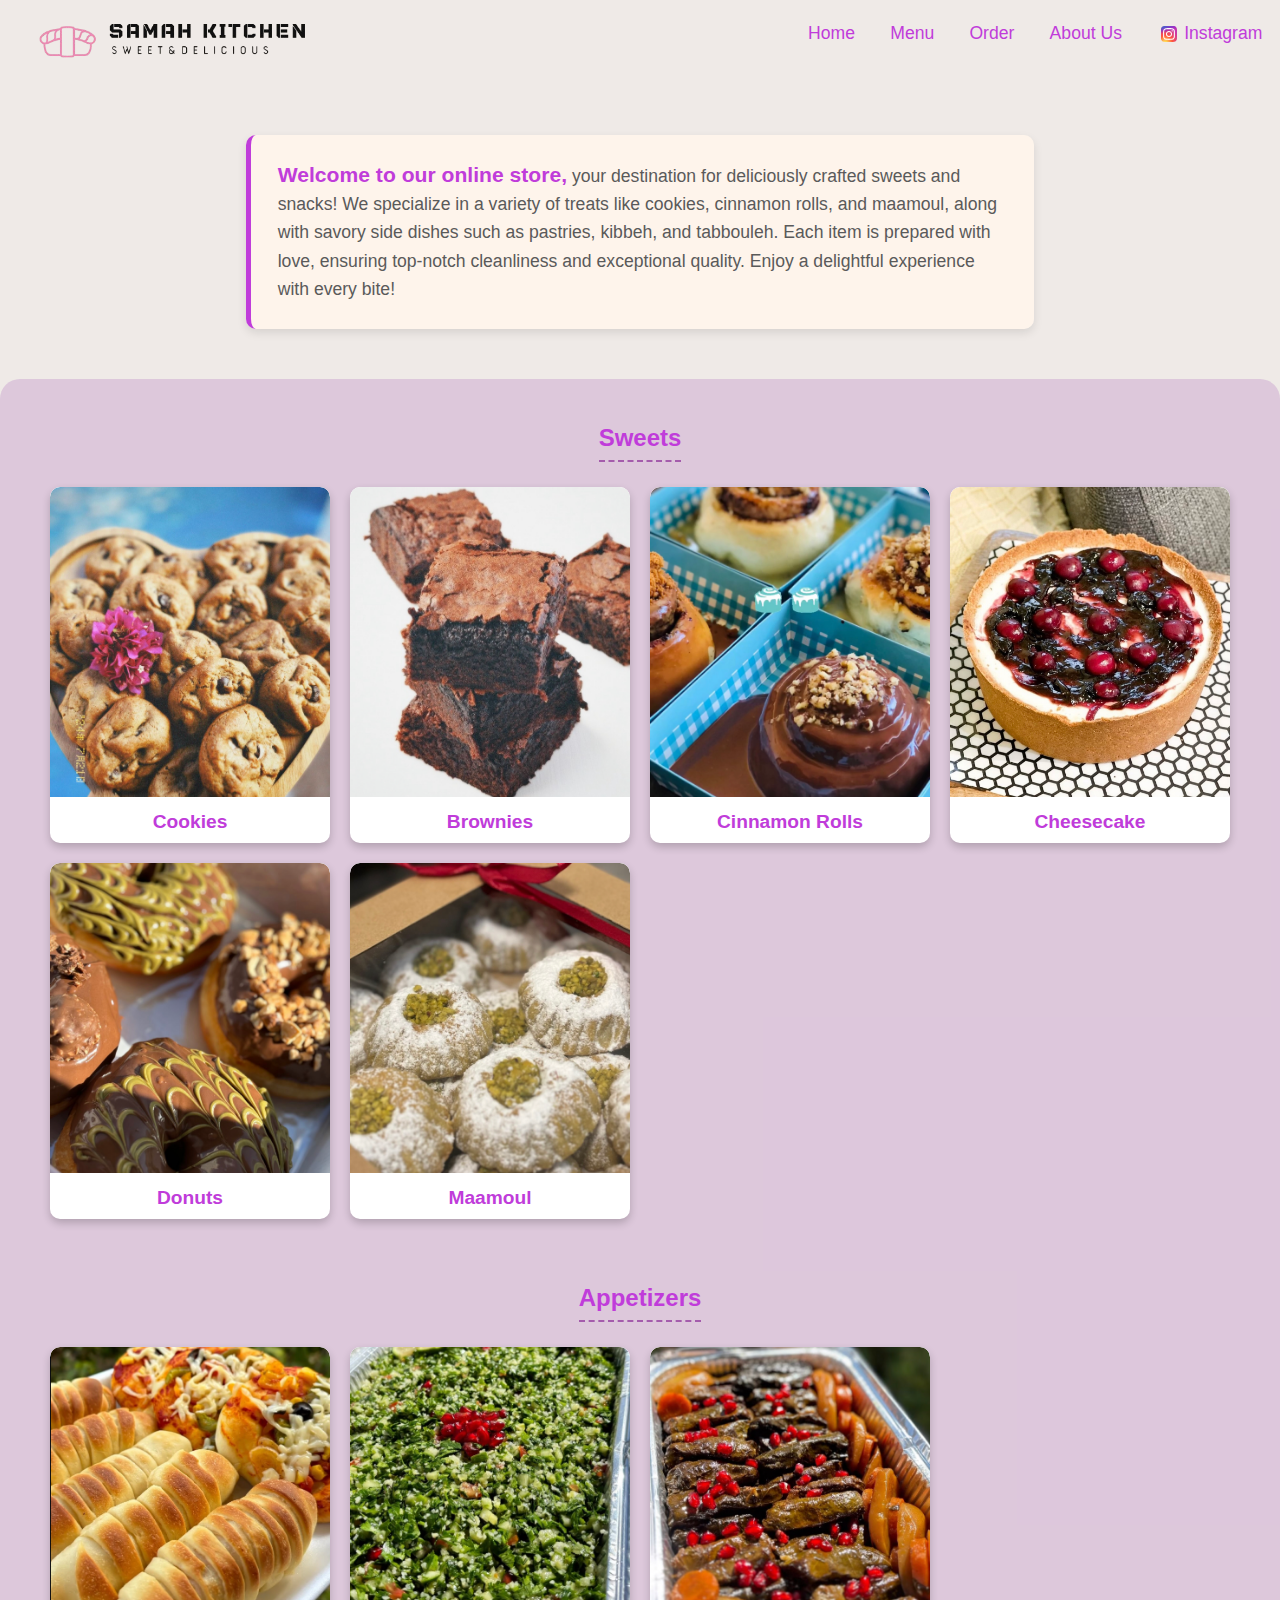
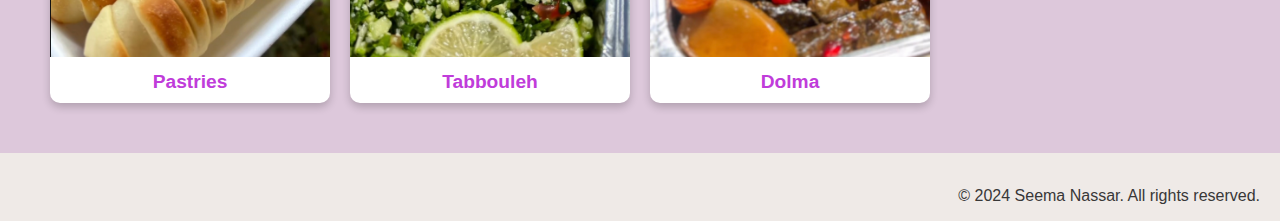
==== index.html @ f59a0f3a "Designed and implemented responsive home page" ====
<!DOCTYPE html>
<html lang="en">
<head>
    <meta charset="UTF-8">
    <meta name="viewport" content="width=device-width, initial-scale=1.0">
    <title>Samah Kitchen</title>
    <link rel="stylesheet" href="styles/style.css">
</head>
<body>
    <header>
        <!-- header nav  -->
        <nav>
            <a href="#">
                <img src="assets/samah-logo.png" alt="Logo" class="logo_img">
            </a>
            <!-- Unicode character for a "hamburger" icon (☰) -->
            <button class="hamburger" aria-label="Toggle navigation">
                &#9776;  
            </button>
            <div class="nav_menu">
                <ul>
                    <li class="nav_menu_link"><a href="#">Home</a></li>
                    <li class="nav_menu_link"><a href="#menu">Menu</a></li>
                    <li class="nav_menu_link"><a href="Order">Order</a></li>
                    <li class="nav_menu_link"><a href="#about_us">About Us</a></li>
                    <li class="nav_menu_link">
                        <a href="https://www.instagram.com/samah_kitcheen/profilecard/?igsh=YmVqcnRwYTlncjZz" target="_blank">
                            <img src="assets/Instagram-Logo.wine.svg" alt="Instagram">
                            Instagram
                        </a>
                    </li>
                </ul>
            </div>
        </nav>
    </header>
    <main>
        <!-- paragraph about us -->
        <div class="home_content">
            <p id="about_us">
               <span>Welcome to our online store,</span>  your destination for deliciously crafted sweets and snacks!
                 We specialize in a variety of treats like cookies, cinnamon rolls, and maamoul, 
                 along with savory side dishes such as pastries, kibbeh, and tabbouleh. 
                 Each item is prepared with love, ensuring top-notch cleanliness and exceptional quality.
                  Enjoy a delightful experience with every bite!
            </p>
        </div>
        <!-- menu for our dishes contain 2 sections :Sweets , Appetizers-->
        <div class="menu_content" id="menu">
            <h2>Sweets</h2>
            <section>
                <!-- card is dish with img, name , detailes and add to cart-->
                <div class="card">
                    <img src="assets/cookies.jpg" alt="Cookies">
                    <div class="card_name">Cookies</div>
                    <div class="card_details">
                        <p>Deliciously baked cookies with a variety of flavors.</p>
                        <button class="choose_topping_btn">Choose Filling</button>
                        <!-- use  checkbox buttons-->
                        <div class="toppings" style="display: none;">
                            <label><input type="checkbox" name="topping-cookies" value="trendDubai" checked>
                                Trend Dubai
                            </label>
                            <label><input type="checkbox" name="topping-cookies" value="lotus">
                                Lotus
                            </label>
                            <label><input type="checkbox" name="topping-cookies" value="chocolate">
                                Chocolate
                            </label>
                            <label><input type="checkbox" name="topping-cookies" value="kinder">
                                Kinder
                            </label>
                            <label><input type="checkbox" name="topping-cookies" value="redVelvet">
                                Red Velvet
                            </label>
                        </div>
                        <div class="price_cart">
                            <span>₪5.00</span>
                            <!-- svg for add to cart  -->
                            <button class="cart_button">
                                <svg xmlns="http://www.w3.org/2000/svg" width="24" height="24" viewBox="0 0 24 24" fill="none" stroke="currentColor" stroke-width="2" stroke-linecap="round" stroke-linejoin="round">
                                    <circle cx="9" cy="21" r="1"></circle>
                                    <circle cx="20" cy="21" r="1"></circle>
                                    <path d="M1 1h4l2.68 13.39a1 1 0 0 0 1 0.81h9.72a1 1 0 0 0 1-.81L23 6H6"></path>
                                </svg>
                            </button>
                        </div>
                    </div>
                </div>

                <div class="card">
                    <img src="assets/brownies.jpg" alt="Brownies">
                    <div class="card_name">Brownies</div>
                    <div class="card_details">
                        <p>Rich and fudgy brownies made with premium chocolate.</p>
                        <button class="choose_topping_btn">Choose Topping</button>
                        <div class="toppings" style="display: none;">
                            <label><input type="checkbox" name="topping-brownies" value="pistachio"> Pistachio</label>
                            <label><input type="checkbox" name="topping-brownies" value="chocolate"> Chocolate</label>
                            <label><input type="checkbox" name="topping-brownies" value="lotus"> Lotus</label>
                        </div>
                        <div class="price_cart">
                            <span>₪5.00</span>
                            <button class="cart_button">
                                <svg xmlns="http://www.w3.org/2000/svg" width="24" height="24" viewBox="0 0 24 24" fill="none" stroke="currentColor" stroke-width="2" stroke-linecap="round" stroke-linejoin="round">
                                    <circle cx="9" cy="21" r="1"></circle>
                                    <circle cx="20" cy="21" r="1"></circle>
                                    <path d="M1 1h4l2.68 13.39a1 1 0 0 0 1 0.81h9.72a1 1 0 0 0 1-.81L23 6H6"></path>
                                </svg>
                            </button>
                        </div>
                    </div>
                </div>

                <div class="card">
                    <img src="assets/cinnamon.jpg" alt="Cinnamon Rolls">
                    <div class="card_name">Cinnamon Rolls</div>
                    <div class="card_details">
                        <p>Soft and fluffy cinnamon rolls with a sweet glaze.</p>
                        <button class="choose_topping_btn">Choose Topping</button>
                        <div class="toppings" style="display: none;">
                            <label><input type="checkbox" name="topping-cinnamon" value="pistachio"> Pistachio</label>
                            <label><input type="checkbox" name="topping-cinnamon" value="chocolate"> Chocolate</label>
                            <label><input type="checkbox" name="topping-cinnamon" value="lotus"> Lotus</label>
                        </div>   
                        <div class="price_cart">
                            <span>₪5.00</span>
                            <button class="cart_button">
                                <svg xmlns="http://www.w3.org/2000/svg" width="24" height="24" viewBox="0 0 24 24" fill="none" stroke="currentColor" stroke-width="2" stroke-linecap="round" stroke-linejoin="round">
                                    <circle cx="9" cy="21" r="1"></circle>
                                    <circle cx="20" cy="21" r="1"></circle>
                                    <path d="M1 1h4l2.68 13.39a1 1 0 0 0 1 0.81h9.72a1 1 0 0 0 1-.81L23 6H6"></path>
                                </svg>
                            </button>
                        </div>             
                    </div>
                </div>
                
                <div class="card">
                    <img src="assets/cheesecake.jpg" alt="Cheesecake">
                    <div class="card_name">Cheesecake</div>
                    <div class="card_details">
                        <p>Creamy cheesecake with a graham cracker crust and various toppings.</p>
                        <button class="choose_topping_btn">Choose Topping</button>
                        <div class="toppings" style="display: none;">
                            <label><input type="checkbox" name="topping-cheesecake" value="pistachio"> Pistachio</label>
                            <label><input type="checkbox" name="topping-cheesecake" value="chocolate"> Chocolate</label>
                            <label><input type="checkbox" name="topping-cheesecake" value="lotus"> Lotus</label>
                            <label><input type="checkbox" name="topping-cheesecake" value="blueberry"> Blueberry</label>
                            <label><input type="checkbox" name="topping-cheesecake" value="strawberry"> Strawberry</label>
                        </div>  
                        <div class="price_cart">
                            <span>₪5.00</span>
                            <button class="cart_button">
                                <svg xmlns="http://www.w3.org/2000/svg" width="24" height="24" viewBox="0 0 24 24" fill="none" stroke="currentColor" stroke-width="2" stroke-linecap="round" stroke-linejoin="round">
                                    <circle cx="9" cy="21" r="1"></circle>
                                    <circle cx="20" cy="21" r="1"></circle>
                                    <path d="M1 1h4l2.68 13.39a1 1 0 0 0 1 0.81h9.72a1 1 0 0 0 1-.81L23 6H6"></path>
                                </svg>
                            </button>
                        </div>          
                    </div>
    
                </div>

                <div class="card">
                    <img src="assets/donuts.jpg" alt="Donuts">
                    <div class="card_name">Donuts</div>
                    <div class="card_details">
                        <p>Soft and fluffy donuts with various toppings.</p>
                        <button class="choose_topping_btn">Choose Topping</button>
                        <div class="toppings" style="display: none;">
                            <label><input type="checkbox" name="topping-donuts" value="pistachio"> Pistachio</label>
                            <label><input type="checkbox" name="topping-donuts" value="chocolate"> Chocolate</label>
                            <label><input type="checkbox" name="topping-donuts" value="lotus"> Lotus</label>
                        </div>  
                        <div class="price_cart">
                            <span>₪5.00</span>
                            <button class="cart_button">
                                <svg xmlns="http://www.w3.org/2000/svg" width="24" height="24" viewBox="0 0 24 24" fill="none" stroke="currentColor" stroke-width="2" stroke-linecap="round" stroke-linejoin="round">
                                    <circle cx="9" cy="21" r="1"></circle>
                                    <circle cx="20" cy="21" r="1"></circle>
                                    <path d="M1 1h4l2.68 13.39a1 1 0 0 0 1 0.81h9.72a1 1 0 0 0 1-.81L23 6H6"></path>
                                </svg>
                            </button>
                        </div>         
                    </div>
                </div>
    
                <div class="card">
                    <img src="assets/maamoul.jpg" alt="Maamoul">
                    <div class="card_name">Maamoul</div>
                    <div class="card_details">
                        <p>Traditional filled pastries made with dates or nuts, perfect for any occasion.</p>
                        <button class="choose_Qty_btn">Choose Quantity</button>
                        <!-- use  radio buttons-->
                        <div class="quantitys" style="display: none;">
                            <label><input type="radio" name="qty" value="1">1 Kilo </label>
                            <label><input type="radio" name="qty" value="2">2 Kilo </label>
                            <label><input type="radio" name="qty" value="3">3 Kilo </label>
                            <label><input type="radio" name="qty" value="4">4 Kilo </label>
                        </div>
                        <div class="price_cart">
                            <span>₪5.00</span>
                            <button class="cart_button">
                                <svg xmlns="http://www.w3.org/2000/svg" width="24" height="24" viewBox="0 0 24 24" fill="none" stroke="currentColor" stroke-width="2" stroke-linecap="round" stroke-linejoin="round">
                                    <circle cx="9" cy="21" r="1"></circle>
                                    <circle cx="20" cy="21" r="1"></circle>
                                    <path d="M1 1h4l2.68 13.39a1 1 0 0 0 1 0.81h9.72a1 1 0 0 0 1-.81L23 6H6"></path>
                                </svg>
                            </button>
                        </div> 
                    </div>
                </div>
            </section>

            <h2>Appetizers</h2>
            <section>
                <div class="card">
                    <img src="assets/pastries.jpg" alt="Pastries">
                    <div class="card_name">Pastries</div>
                    <div class="card_details">
                        <p>A variety of savory and sweet pastries baked to perfection.</p>
                        <button class="choose_Qty_btn">Choose Quantity</button>
                        <div class="quantitys" style="display: none;">
                            <label><input type="radio" name="qty" value="1">1 Kilo </label>
                            <label><input type="radio" name="qty" value="2">2 Kilo </label>
                            <label><input type="radio" name="qty" value="3">3 Kilo </label>
                            <label><input type="radio" name="qty" value="4">4 Kilo </label>
                        </div>
                        <div class="price_cart">
                            <span>₪5.00</span>
                            <button class="cart_button">
                                <svg xmlns="http://www.w3.org/2000/svg" width="24" height="24" viewBox="0 0 24 24" fill="none" stroke="currentColor" stroke-width="2" stroke-linecap="round" stroke-linejoin="round">
                                    <circle cx="9" cy="21" r="1"></circle>
                                    <circle cx="20" cy="21" r="1"></circle>
                                    <path d="M1 1h4l2.68 13.39a1 1 0 0 0 1 0.81h9.72a1 1 0 0 0 1-.81L23 6H6"></path>
                                </svg>
                            </button>
                        </div> 
                    </div>
                </div>
                
                <div class="card">
                    <img src="assets/tabbouleh.jpg" alt="Tabbouleh">
                    <div class="card_name">Tabbouleh</div>
                    <div class="card_details">
                        <p>Fresh and healthy salad with parsley, tomatoes, and a lemon dressing.</p>
                        <button class="choose_Qty_btn">Choose Quantity</button>
                        <div class="quantitys" style="display: none;">
                            <label><input type="radio" name="qty" value="1">1 Box </label>
                            <label><input type="radio" name="qty" value="2">2 Box </label>
                            <label><input type="radio" name="qty" value="3">3 Box </label>
                        </div>
                        <div class="price_cart">
                            <span>₪5.00</span>
                            <button class="cart_button">
                                <svg xmlns="http://www.w3.org/2000/svg" width="24" height="24" viewBox="0 0 24 24" fill="none" stroke="currentColor" stroke-width="2" stroke-linecap="round" stroke-linejoin="round">
                                    <circle cx="9" cy="21" r="1"></circle>
                                    <circle cx="20" cy="21" r="1"></circle>
                                    <path d="M1 1h4l2.68 13.39a1 1 0 0 0 1 0.81h9.72a1 1 0 0 0 1-.81L23 6H6"></path>
                                </svg>
                            </button>
                        </div> 
                    </div>
                </div>
                
                <div class="card">
                    <img src="assets/yalanji.jpg" alt="Dolma(yalanji)" />
                    <div class="card_name">Dolma</div>
                    <div class="card_details">
                        <p>Stuffed grape leaves filled with rice, herbs, and spices, often served with a drizzle of lemon.</p>
                        <button class="choose_Qty_btn">Choose Quantity</button>
                        <div class="quantitys" style="display: none;">
                            <label><input type="radio" name="qty" value="1">1 Box </label>
                            <label><input type="radio" name="qty" value="2">2 Box </label>
                            <label><input type="radio" name="qty" value="3">3 Box </label>
                        </div>
                        <div class="price_cart">
                            <span>₪5.00</span>
                            <button class="cart_button">
                                <svg xmlns="http://www.w3.org/2000/svg" width="24" height="24" viewBox="0 0 24 24" fill="none" stroke="currentColor" stroke-width="2" stroke-linecap="round" stroke-linejoin="round">
                                    <circle cx="9" cy="21" r="1"></circle>
                                    <circle cx="20" cy="21" r="1"></circle>
                                    <path d="M1 1h4l2.68 13.39a1 1 0 0 0 1 0.81h9.72a1 1 0 0 0 1-.81L23 6H6"></path>
                                </svg>
                            </button>
                        </div> 
                    </div>
                </div>
            </section>
        </div>
    </main>
    <footer>
        <p>&copy; 2024 Seema Nassar. All rights reserved.</p>
    </footer>

    <script>
        // Added two simple scripts for additional functionality and convenience.
        // this simple script for open and colse menu on header
        document.querySelector('.hamburger').addEventListener('click', function() {
            const navMenu = document.querySelector('.nav_menu');
            navMenu.classList.toggle('active');
        });
        // this simple script for the button on card when i click to choose topping or quantity
        document.querySelectorAll('.choose_topping_btn , .choose_Qty_btn').forEach(button => {
            button.addEventListener('click' , () => {
                const toppingDiv = button.nextElementSibling;
                toppingDiv.style.display = toppingDiv.style.display === 'flex' ? 'none' : 'flex';
                button.textContent = toppingDiv.style.display ==='flex' ? 'Cancle' : 'Choose Toppings';
            })
        })
    </script>
</body>
</html>
---- styles/style.css ----
body {
    margin: 0;
    padding: 0;
    background-color: #EFEAE7;
    font-family:'Gill Sans', 'Gill Sans MT', Calibri, 'Trebuchet MS', sans-serif;
    display: flex;
    flex-direction: column;
    gap: 18px;
}
/* nav style */
nav {
    height: 4.2em;
    display: flex;
    justify-content: space-between;
    align-items: center;
    position: relative;
}

.logo_img {
    margin: auto 0.5em;
    width:60%;
    height: 100%;
    background-image: url(imgs/samah-logo.png);
    background-size:cover;
    overflow: visible;
}

.nav_menu ul {
    margin: 0;
    padding: 0;
    display: flex;
    justify-content: space-between;
    align-items: center;
}

.nav_menu ul li {
    list-style: none;
    border-radius: 8px;
    overflow: hidden;   
}

.nav_menu ul li a {
    text-decoration: none;
    color: rgb(192, 60, 218);
    font-size: 1.1em;
    padding: 1em;
    display: flex;
    align-items: center;
}

.nav_menu ul li a img {
    width: 24px;
    height: 24px;
    margin-right: 3px;
}

.nav_menu li:hover {
    background-color: rgba(231, 179, 253, 0.6);
}

.hamburger {
    width: 1.87em;
    height: 1.32em;
    display: none; 
    background: none;
    border: none;
    font-size: 1.5em; 
    color: rgb(192, 60, 218);
    cursor: pointer;
    margin-right: 0.5em;

}
/* End nav style */
/* main style */
.home_content {
    display: flex;
    justify-content: center;
    align-items: center;
    padding: 2em;
}
.home_content > p {
    max-width: 60%;
    padding: 1.5em;
    background-color: rgba(255, 245, 235, 0.9); 
    border-left: 5px solid rgb(192, 60, 218); 
    border-radius: 10px;
    font-size: 1.1em;
    line-height: 1.6em;
    color: #5a5a5a;
    box-shadow: 0 4px 10px rgba(0, 0, 0, 0.1); 
    text-align:start;
}
.home_content > p > span {
    font-weight: bold;
    color: rgb(192, 60, 218); 
    font-size: 1.2em;
}

.menu_content {
    display: flex;
    flex-direction: column;
    gap: 20px;
    padding:25px;
    border-radius: 20px 20px 0 0;
    background: rgba(209, 176, 212, 0.6);
}
.menu_content > h2 {
    align-self: center;
    color: rgb(192, 60, 218);
    border-bottom: 2px dashed #a45cac; 
    padding-bottom: 8px; 
    margin-bottom: -20px; 
    
}
.menu_content > section {
    display: grid;
    grid-template-columns: repeat(auto-fill, minmax(260px, 1fr));
    gap: 20px;
    padding:25px;

}

/* card style */
.card{
    position: relative;
    overflow: hidden;
    border-radius: 10px;
    box-shadow: 0 4px 8px rgba(0, 0, 0, 0.2);
    transition: transform 0.3s ease;
    background-color: #fff;
}

.card img {
    width: 100%;
    height: 310px;
    object-fit: cover;
    border-radius: 10px 10px 0 0;
}

.card_name {
    padding: 10px;
    font-size: 1.2em;
    font-weight: bold;
    color: rgb(192, 60, 218);
    text-align: center;
}

.card_details {
    position: absolute;
    top: 0;
    left: 0;
    right: 0;
    bottom: 0;
    background: rgba(0, 0, 0, 0.6); 
    color: #fff;
    padding: 20px;
    font-size: 1.1em;
    display: flex;
    flex-direction: column;
    justify-content: center;
    align-items: center;
    text-align: center;
    opacity: 0; 
    transition: opacity 0.3s ease, visibility 0.3s ease; 
    border-radius: 10px;
    
}

.card:hover {
    transform: translateY(-5px);
}

.card:hover .card_details {
    opacity: 1; 
}

.choose_topping_btn , .choose_Qty_btn{
    padding: 10px 20px;
    font-size: 1em;
    color: rgb(192, 60, 218);
    background-color: #fff;
    border: 1px solid rgb(192, 60, 218);
    border-radius: 5px;
    cursor: pointer;
    transition: background-color 0.3s ease, color 0.3s ease;
}

.choose_topping_btn:hover , .choose_Qty_btn:hover {
    background-color: rgb(192, 60, 218);
    color: #fff;
}

.toppings , .quantitys{
    margin-top: 15px;
    display: flex;
    flex-direction: column;
    gap: 5px;
    align-items: start;
}

.toppings label , .quantitys label{
    font-size: 1em;
    color: #fff;
    cursor: pointer;
}

.toppings input[type="checkbox"] , .quantitys input[type="checkbox"] {
    margin-right: 5px;
    accent-color: rgb(192, 60, 218);
}

.price_cart {
    display: flex;
    align-items: center;
    justify-content: space-between;
    margin-top: 10px;
}

.price_cart > span {
    font-size: 1.1em;
    color: #C03CDA;
}

.cart_button {
    background: none;
    border: none;
    cursor: pointer;
    color: #C03CDA;
    transition: transform 0.2s ease;
}

.cart_button:hover {
    transform: scale(1.1);
}

/* footer */
footer {
    display: flex;
    justify-content: flex-end;
    padding-right: 20px;
    color: #383737;
}

/* Responsive for mobile */
@media (max-width:599px) {
    /* Responsive nav */
    .nav_menu ul{
        display: none; 
        flex-direction: column; 
        position: absolute; 
        background-color: rgba(57, 56, 56, 0.9); 
        top: 4.2em; 
        width: 100%; 
        left: 0;
        z-index: 1000; 
        align-items: center;
        transition: all ease-in-out 0.4s;
    }

    .nav_menu.active ul {
        display: flex;
    }

    .hamburger {
        display: block; 
    }

    /* Responsive main */
    .home_content {
        padding: 0.5em;
    }
    .home_content > p {
        max-width: 80%;
        padding: 1em;
        font-size: 0.8em;
        line-height: 1.2em;
       
    }
    .home_content > p > span {
        font-size: 0.9em;
    }
}
/* Responsive for S mobile */
@media (max-width:365px) {
    .menu_content {
        gap: 10px;
        padding:10px;
    }
}

/*  Responsive Tablet*/
@media ((min-width:600px) and (max-width:768px)) {
    /* Responsive nav */
    .nav_menu ul li a {
        font-size: 0.9em;
        width: 100%;
    }
    .logo_img {
        width:80%;
    }
    /* Responsive main */
    .home_content {
        padding: 0.5em;
    }
    .home_content > p {
        max-width: 85%;
        padding: 0.9em;
        font-size: 0.9em;
        line-height: 1.1em;
       
    }
    .home_content > p > span {
        font-size: 1em;
    }
}
/*  End Responsive */
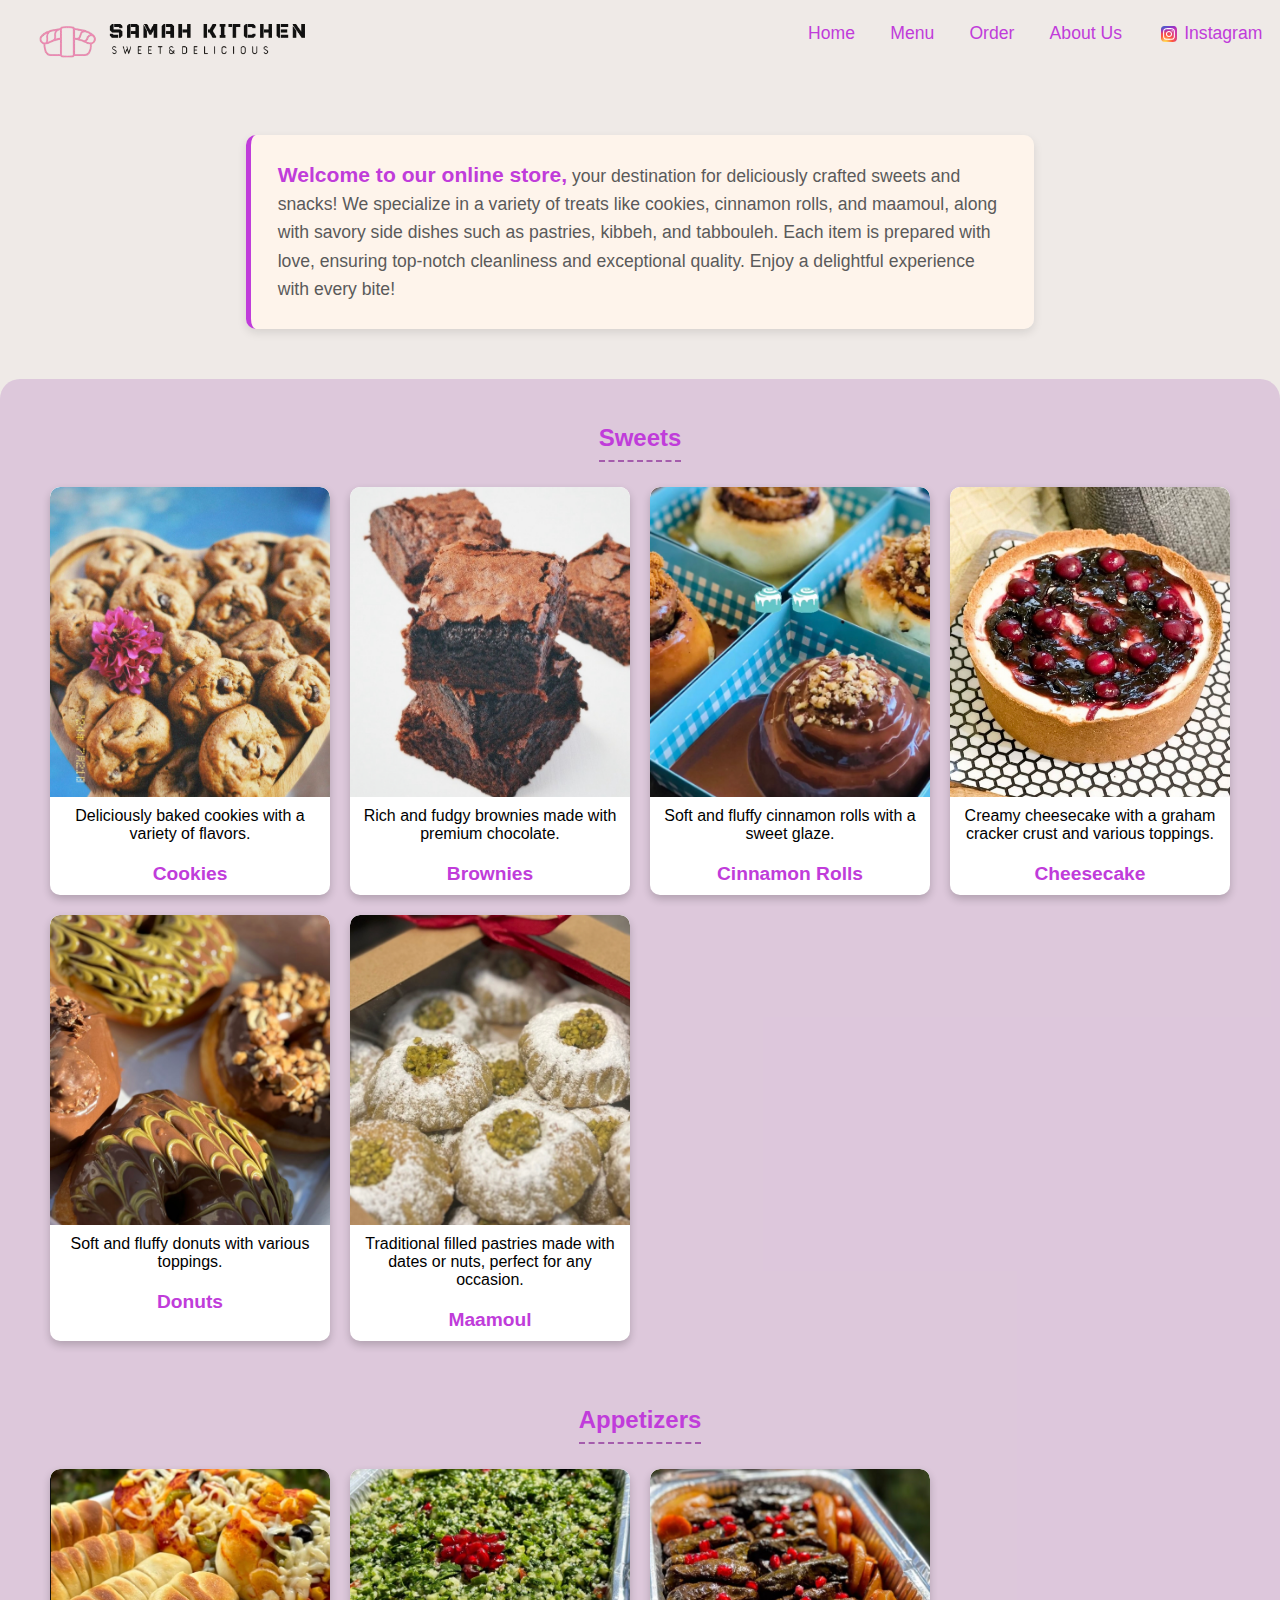
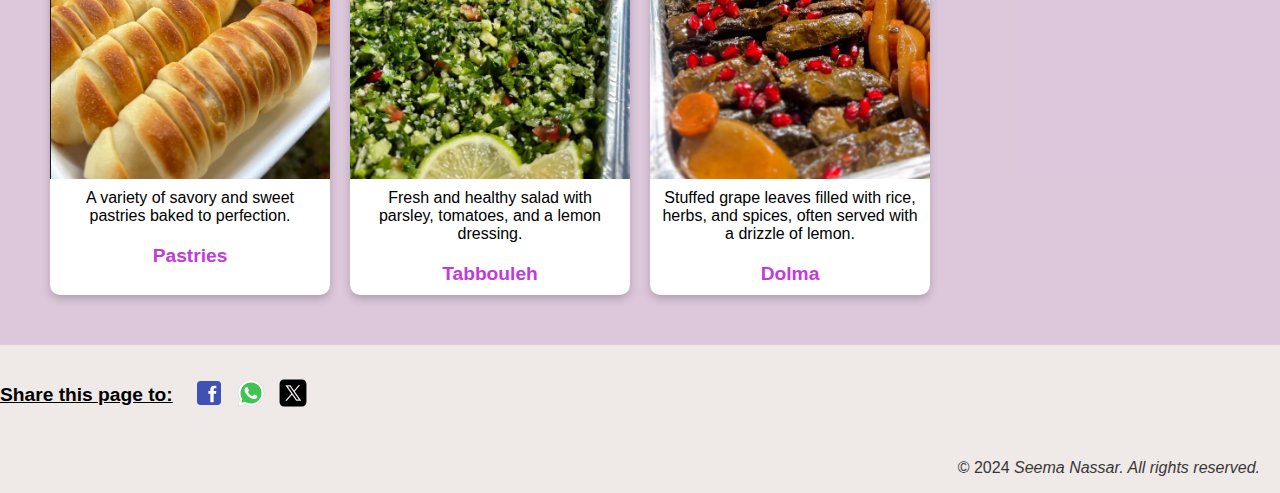
==== commit b65d51d0: "Updated code after Reviewer Note" ====
--- a/index.html
+++ b/index.html
@@ -21,8 +21,8 @@
                 <ul>
                     <li class="nav_menu_link"><a href="#">Home</a></li>
                     <li class="nav_menu_link"><a href="#menu">Menu</a></li>
-                    <li class="nav_menu_link"><a href="Order">Order</a></li>
-                    <li class="nav_menu_link"><a href="#about_us">About Us</a></li>
+                    <li class="nav_menu_link"><a href="pages/order_list.html">Order</a></li>
+                    <li class="nav_menu_link"><a href="pages/about_us.html">About Us</a></li>
                     <li class="nav_menu_link">
                         <a href="https://www.instagram.com/samah_kitcheen/profilecard/?igsh=YmVqcnRwYTlncjZz" target="_blank">
                             <img src="assets/Instagram-Logo.wine.svg" alt="Instagram">
@@ -37,7 +37,7 @@
         <!-- paragraph about us -->
         <div class="home_content">
             <p id="about_us">
-               <span>Welcome to our online store,</span>  your destination for deliciously crafted sweets and snacks!
+               <b>Welcome to our online store,</b>  your destination for deliciously crafted sweets and snacks!
                  We specialize in a variety of treats like cookies, cinnamon rolls, and maamoul, 
                  along with savory side dishes such as pastries, kibbeh, and tabbouleh. 
                  Each item is prepared with love, ensuring top-notch cleanliness and exceptional quality.
@@ -47,16 +47,19 @@
         <!-- menu for our dishes contain 2 sections :Sweets , Appetizers-->
         <div class="menu_content" id="menu">
             <h2>Sweets</h2>
-            <section>
+            <div class="section_cards">
                 <!-- card is dish with img, name , detailes and add to cart-->
                 <div class="card">
-                    <img src="assets/cookies.jpg" alt="Cookies">
+                    <figure>
+                        <img src="assets/cookies.jpg" alt="Cookies">
+                        <figcaption>Deliciously baked cookies with a variety of flavors.</figcaption>
+                    </figure>
                     <div class="card_name">Cookies</div>
                     <div class="card_details">
                         <p>Deliciously baked cookies with a variety of flavors.</p>
                         <button class="choose_topping_btn">Choose Filling</button>
                         <!-- use  checkbox buttons-->
-                        <div class="toppings" style="display: none;">
+                        <div class="toppings">
                             <label><input type="checkbox" name="topping-cookies" value="trendDubai" checked>
                                 Trend Dubai
                             </label>
@@ -88,12 +91,15 @@
                 </div>
 
                 <div class="card">
-                    <img src="assets/brownies.jpg" alt="Brownies">
+                    <figure>
+                        <img src="assets/brownies.jpg" alt="Brownies">
+                        <figcaption>Rich and fudgy brownies made with premium chocolate.</figcaption>
+                    </figure>
                     <div class="card_name">Brownies</div>
                     <div class="card_details">
                         <p>Rich and fudgy brownies made with premium chocolate.</p>
                         <button class="choose_topping_btn">Choose Topping</button>
-                        <div class="toppings" style="display: none;">
+                        <div class="toppings">
                             <label><input type="checkbox" name="topping-brownies" value="pistachio"> Pistachio</label>
                             <label><input type="checkbox" name="topping-brownies" value="chocolate"> Chocolate</label>
                             <label><input type="checkbox" name="topping-brownies" value="lotus"> Lotus</label>
@@ -112,12 +118,15 @@
                 </div>
 
                 <div class="card">
-                    <img src="assets/cinnamon.jpg" alt="Cinnamon Rolls">
+                    <figure>
+                        <img src="assets/cinnamon.jpg" alt="Cinnamon Rolls">
+                        <figcaption>Soft and fluffy cinnamon rolls with a sweet glaze.</figcaption>
+                    </figure>
                     <div class="card_name">Cinnamon Rolls</div>
                     <div class="card_details">
                         <p>Soft and fluffy cinnamon rolls with a sweet glaze.</p>
                         <button class="choose_topping_btn">Choose Topping</button>
-                        <div class="toppings" style="display: none;">
+                        <div class="toppings">
                             <label><input type="checkbox" name="topping-cinnamon" value="pistachio"> Pistachio</label>
                             <label><input type="checkbox" name="topping-cinnamon" value="chocolate"> Chocolate</label>
                             <label><input type="checkbox" name="topping-cinnamon" value="lotus"> Lotus</label>
@@ -136,12 +145,15 @@
                 </div>
                 
                 <div class="card">
-                    <img src="assets/cheesecake.jpg" alt="Cheesecake">
+                    <figure>
+                        <img src="assets/cheesecake.jpg" alt="Cheesecake">
+                        <figcaption>Creamy cheesecake with a graham cracker crust and various toppings.</figcaption>
+                    </figure>
                     <div class="card_name">Cheesecake</div>
                     <div class="card_details">
                         <p>Creamy cheesecake with a graham cracker crust and various toppings.</p>
                         <button class="choose_topping_btn">Choose Topping</button>
-                        <div class="toppings" style="display: none;">
+                        <div class="toppings">
                             <label><input type="checkbox" name="topping-cheesecake" value="pistachio"> Pistachio</label>
                             <label><input type="checkbox" name="topping-cheesecake" value="chocolate"> Chocolate</label>
                             <label><input type="checkbox" name="topping-cheesecake" value="lotus"> Lotus</label>
@@ -163,12 +175,15 @@
                 </div>
 
                 <div class="card">
-                    <img src="assets/donuts.jpg" alt="Donuts">
+                    <figure>
+                        <img src="assets/donuts.jpg" alt="Donuts">
+                        <figcaption>Soft and fluffy donuts with various toppings.</figcaption>
+                    </figure>
                     <div class="card_name">Donuts</div>
                     <div class="card_details">
                         <p>Soft and fluffy donuts with various toppings.</p>
                         <button class="choose_topping_btn">Choose Topping</button>
-                        <div class="toppings" style="display: none;">
+                        <div class="toppings">
                             <label><input type="checkbox" name="topping-donuts" value="pistachio"> Pistachio</label>
                             <label><input type="checkbox" name="topping-donuts" value="chocolate"> Chocolate</label>
                             <label><input type="checkbox" name="topping-donuts" value="lotus"> Lotus</label>
@@ -187,13 +202,16 @@
                 </div>
     
                 <div class="card">
-                    <img src="assets/maamoul.jpg" alt="Maamoul">
+                    <figure>
+                        <img src="assets/maamoul.jpg" alt="Maamoul">
+                        <figcaption>Traditional filled pastries made with dates or nuts, perfect for any occasion.</figcaption>
+                    </figure>
                     <div class="card_name">Maamoul</div>
                     <div class="card_details">
                         <p>Traditional filled pastries made with dates or nuts, perfect for any occasion.</p>
                         <button class="choose_Qty_btn">Choose Quantity</button>
                         <!-- use  radio buttons-->
-                        <div class="quantitys" style="display: none;">
+                        <div class="quantitys">
                             <label><input type="radio" name="qty" value="1">1 Kilo </label>
                             <label><input type="radio" name="qty" value="2">2 Kilo </label>
                             <label><input type="radio" name="qty" value="3">3 Kilo </label>
@@ -211,17 +229,20 @@
                         </div> 
                     </div>
                 </div>
-            </section>
+            </div>
 
             <h2>Appetizers</h2>
-            <section>
-                <div class="card">
-                    <img src="assets/pastries.jpg" alt="Pastries">
+            <div class="section_cards">
+                <div class="card">
+                    <figure>
+                        <img src="assets/pastries.jpg" alt="Pastries">
+                        <figcaption>A variety of savory and sweet pastries baked to perfection.</figcaption>
+                    </figure>
                     <div class="card_name">Pastries</div>
                     <div class="card_details">
                         <p>A variety of savory and sweet pastries baked to perfection.</p>
                         <button class="choose_Qty_btn">Choose Quantity</button>
-                        <div class="quantitys" style="display: none;">
+                        <div class="quantitys">
                             <label><input type="radio" name="qty" value="1">1 Kilo </label>
                             <label><input type="radio" name="qty" value="2">2 Kilo </label>
                             <label><input type="radio" name="qty" value="3">3 Kilo </label>
@@ -241,12 +262,15 @@
                 </div>
                 
                 <div class="card">
-                    <img src="assets/tabbouleh.jpg" alt="Tabbouleh">
+                    <figure>
+                        <img src="assets/tabbouleh.jpg" alt="Tabbouleh">
+                        <figcaption>Fresh and healthy salad with parsley, tomatoes, and a lemon dressing.</figcaption>
+                    </figure>
                     <div class="card_name">Tabbouleh</div>
                     <div class="card_details">
                         <p>Fresh and healthy salad with parsley, tomatoes, and a lemon dressing.</p>
                         <button class="choose_Qty_btn">Choose Quantity</button>
-                        <div class="quantitys" style="display: none;">
+                        <div class="quantitys">
                             <label><input type="radio" name="qty" value="1">1 Box </label>
                             <label><input type="radio" name="qty" value="2">2 Box </label>
                             <label><input type="radio" name="qty" value="3">3 Box </label>
@@ -265,12 +289,15 @@
                 </div>
                 
                 <div class="card">
-                    <img src="assets/yalanji.jpg" alt="Dolma(yalanji)" />
+                    <figure>
+                        <img src="assets/yalanji.jpg" alt="Dolma(yalanji)">
+                        <figcaption>Stuffed grape leaves filled with rice, herbs, and spices, often served with a drizzle of lemon.</figcaption>
+                    </figure>
                     <div class="card_name">Dolma</div>
                     <div class="card_details">
                         <p>Stuffed grape leaves filled with rice, herbs, and spices, often served with a drizzle of lemon.</p>
                         <button class="choose_Qty_btn">Choose Quantity</button>
-                        <div class="quantitys" style="display: none;">
+                        <div class="quantitys">
                             <label><input type="radio" name="qty" value="1">1 Box </label>
                             <label><input type="radio" name="qty" value="2">2 Box </label>
                             <label><input type="radio" name="qty" value="3">3 Box </label>
@@ -287,11 +314,24 @@
                         </div> 
                     </div>
                 </div>
-            </section>
+            </div>
         </div>
+        <div class="social-share">
+            <h3><u>Share this page to:</u></h3>
+            <a href="https://www.facebook.com/sharer/sharer.php?u=https://samah-kitchen.netlify.app/" target="_blank">
+                <img src="assets/facebook-icon.svg" alt="Share on Facebook">
+            </a>
+            <a href="https://api.whatsapp.com/send?text=https://samah-kitchen.netlify.app/" target="_blank">
+                <img src="assets/whatsapp-icon.svg" alt="Share on WhatsApp">
+            </a>
+            <a href="https://twitter.com/intent/tweet?url=https://samah-kitchen.netlify.app/" target="_blank">
+                <img src="assets/twitter-icon.svg" alt="Share on Twitter">
+            </a>
+        </div>
+        
     </main>
     <footer>
-        <p>&copy; 2024 Seema Nassar. All rights reserved.</p>
+        <p>&copy; 2024 <i>Seema Nassar. All rights reserved.</i></p>
     </footer>
 
     <script>
--- a/styles/style.css
+++ b/styles/style.css
@@ -1,76 +1,5 @@
-body {
-    margin: 0;
-    padding: 0;
-    background-color: #EFEAE7;
-    font-family:'Gill Sans', 'Gill Sans MT', Calibri, 'Trebuchet MS', sans-serif;
-    display: flex;
-    flex-direction: column;
-    gap: 18px;
-}
-/* nav style */
-nav {
-    height: 4.2em;
-    display: flex;
-    justify-content: space-between;
-    align-items: center;
-    position: relative;
-}
-
-.logo_img {
-    margin: auto 0.5em;
-    width:60%;
-    height: 100%;
-    background-image: url(imgs/samah-logo.png);
-    background-size:cover;
-    overflow: visible;
-}
-
-.nav_menu ul {
-    margin: 0;
-    padding: 0;
-    display: flex;
-    justify-content: space-between;
-    align-items: center;
-}
-
-.nav_menu ul li {
-    list-style: none;
-    border-radius: 8px;
-    overflow: hidden;   
-}
-
-.nav_menu ul li a {
-    text-decoration: none;
-    color: rgb(192, 60, 218);
-    font-size: 1.1em;
-    padding: 1em;
-    display: flex;
-    align-items: center;
-}
-
-.nav_menu ul li a img {
-    width: 24px;
-    height: 24px;
-    margin-right: 3px;
-}
-
-.nav_menu li:hover {
-    background-color: rgba(231, 179, 253, 0.6);
-}
-
-.hamburger {
-    width: 1.87em;
-    height: 1.32em;
-    display: none; 
-    background: none;
-    border: none;
-    font-size: 1.5em; 
-    color: rgb(192, 60, 218);
-    cursor: pointer;
-    margin-right: 0.5em;
-
-}
-/* End nav style */
+@import "base.css";
+@import "components.css";
 /* main style */
 .home_content {
     display: flex;
@@ -82,7 +11,7 @@
     max-width: 60%;
     padding: 1.5em;
     background-color: rgba(255, 245, 235, 0.9); 
-    border-left: 5px solid rgb(192, 60, 218); 
+    border-left: 5px solid var(--primary-color); 
     border-radius: 10px;
     font-size: 1.1em;
     line-height: 1.6em;
@@ -90,9 +19,9 @@
     box-shadow: 0 4px 10px rgba(0, 0, 0, 0.1); 
     text-align:start;
 }
-.home_content > p > span {
-    font-weight: bold;
-    color: rgb(192, 60, 218); 
+.home_content > p > b {
+    
+    color: var(--primary-color); 
     font-size: 1.2em;
 }
 
@@ -102,17 +31,17 @@
     gap: 20px;
     padding:25px;
     border-radius: 20px 20px 0 0;
-    background: rgba(209, 176, 212, 0.6);
+    background: var(--bg-color);
 }
 .menu_content > h2 {
     align-self: center;
-    color: rgb(192, 60, 218);
+    color: var(--primary-color);
     border-bottom: 2px dashed #a45cac; 
     padding-bottom: 8px; 
     margin-bottom: -20px; 
     
 }
-.menu_content > section {
+.menu_content > .section_cards {
     display: grid;
     grid-template-columns: repeat(auto-fill, minmax(260px, 1fr));
     gap: 20px;
@@ -141,7 +70,7 @@
     padding: 10px;
     font-size: 1.2em;
     font-weight: bold;
-    color: rgb(192, 60, 218);
+    color: var(--primary-color);
     text-align: center;
 }
 
@@ -177,22 +106,22 @@
 .choose_topping_btn , .choose_Qty_btn{
     padding: 10px 20px;
     font-size: 1em;
-    color: rgb(192, 60, 218);
+    color: var(--primary-color);
     background-color: #fff;
-    border: 1px solid rgb(192, 60, 218);
+    border: 1px solid var(--primary-color);
     border-radius: 5px;
     cursor: pointer;
     transition: background-color 0.3s ease, color 0.3s ease;
 }
 
 .choose_topping_btn:hover , .choose_Qty_btn:hover {
-    background-color: rgb(192, 60, 218);
+    background-color: var(--primary-color);
     color: #fff;
 }
 
 .toppings , .quantitys{
     margin-top: 15px;
-    display: flex;
+    display: none;
     flex-direction: column;
     gap: 5px;
     align-items: start;
@@ -206,7 +135,7 @@
 
 .toppings input[type="checkbox"] , .quantitys input[type="checkbox"] {
     margin-right: 5px;
-    accent-color: rgb(192, 60, 218);
+    accent-color: var(--primary-color);
 }
 
 .price_cart {
@@ -218,27 +147,19 @@
 
 .price_cart > span {
     font-size: 1.1em;
-    color: #C03CDA;
+    color: var(--primary-color);
 }
 
 .cart_button {
     background: none;
     border: none;
     cursor: pointer;
-    color: #C03CDA;
+    color: var(--primary-color);
     transition: transform 0.2s ease;
 }
 
 .cart_button:hover {
     transform: scale(1.1);
-}
-
-/* footer */
-footer {
-    display: flex;
-    justify-content: flex-end;
-    padding-right: 20px;
-    color: #383737;
 }
 
 /* Responsive for mobile */
@@ -270,15 +191,21 @@
         padding: 0.5em;
     }
     .home_content > p {
-        max-width: 80%;
+        max-width: 85%;
         padding: 1em;
-        font-size: 0.8em;
-        line-height: 1.2em;
+        font-size: 1em;
+        line-height: 1.3em;
        
     }
-    .home_content > p > span {
-        font-size: 0.9em;
-    }
+    .home_content > p > b {
+        font-size: 1.15em;
+    }
+
+    .social-share h3 {
+        margin-right: 10px;
+        font-size: 1em;
+    }
+    
 }
 /* Responsive for S mobile */
 @media (max-width:365px) {
@@ -286,6 +213,11 @@
         gap: 10px;
         padding:10px;
     }
+    .social-share h3 {
+        margin-right: 5px;
+        font-size: 0.9em;
+    }
+    
 }
 
 /*  Responsive Tablet*/
@@ -293,7 +225,6 @@
     /* Responsive nav */
     .nav_menu ul li a {
         font-size: 0.9em;
-        width: 100%;
     }
     .logo_img {
         width:80%;
@@ -315,3 +246,40 @@
 }
 /*  End Responsive */
 
+.social-share {
+    display: flex;
+    align-items: center;
+    gap: 10px;
+    margin-top: 20px;
+}
+
+.social-share h3 {
+    margin-right: 10px;
+    font-size: 1.2em;
+}
+
+.social-share img {
+    width: 32px;
+    height: 32px;
+    transition: transform 0.3s ease;
+}
+
+.social-share img:hover {
+    transform: scale(1.1);
+}
+/*  */
+/* General figure styling */
+figure {
+    display: flex;
+    flex-direction: column;
+    align-items: center;
+    margin: 0;
+}
+
+/* Styling for figcaption within figure */
+figcaption {
+    padding: 10px;
+    font-size: 1em;
+    text-align: center;
+}
+
